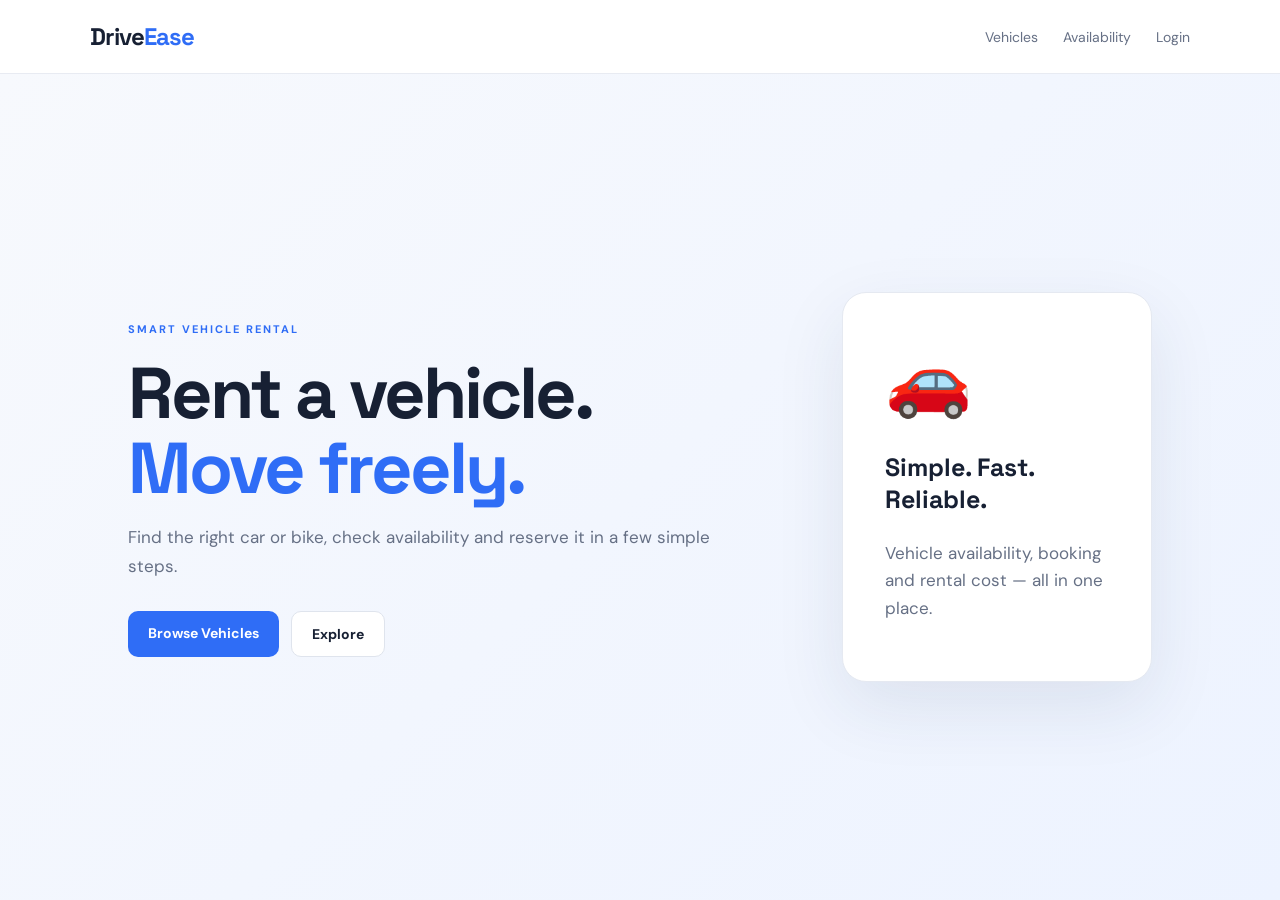
==== index.html @ 091d988b "Add files via upload" ====
<!DOCTYPE html>
<html lang="en">
<head>
<meta charset="UTF-8"><meta name="viewport" content="width=device-width,initial-scale=1.0">
<title>DriveEase | Vehicle Rental</title>
<link rel="stylesheet" href="css/style.css">
</head>
<body class="landing">
<nav class="nav"><a class="brand" href="home.html">Drive<span>Ease</span></a><div class="navlinks"><a href="vehicles.html">Vehicles</a><a href="availability.html">Availability</a><a href="login.html">Login</a></div></nav>
<main class="hero">
<div class="hero-copy"><span class="eyebrow">SMART VEHICLE RENTAL</span><h1>Rent a vehicle.<br><span>Move freely.</span></h1><p>Find the right car or bike, check availability and reserve it in a few simple steps.</p>
<div class="actions"><a class="btn primary" href="vehicles.html">Browse Vehicles</a><a class="btn ghost" href="home.html">Explore</a></div></div>
<div class="hero-card"><div class="hero-icon">🚗</div><h3>Simple. Fast. Reliable.</h3><p>Vehicle availability, booking and rental cost — all in one place.</p></div>
</main>
<script src="js/script.js"></script>
</body></html>
---- css/style.css ----
@import url('https://fonts.googleapis.com/css2?family=DM+Sans:wght@400;500;600;700&family=Space+Grotesk:wght@500;600;700&display=swap');
*{box-sizing:border-box}body{margin:0;font-family:'DM Sans',sans-serif;background:#f5f7fb;color:#172033}a{text-decoration:none;color:inherit}.nav{height:74px;padding:0 7%;display:flex;align-items:center;justify-content:space-between;background:#fff;border-bottom:1px solid #e8ebf2;position:sticky;top:0;z-index:5}.brand{font:700 24px 'Space Grotesk';letter-spacing:-1px}.brand span{color:#2f6df6}.navlinks{display:flex;gap:25px;align-items:center;font-size:14px;color:#667085}.navlinks a:hover,.navlinks .active{color:#172033}.hero{min-height:calc(100vh - 74px);padding:8% 10%;display:flex;align-items:center;justify-content:space-between;gap:60px;background:linear-gradient(135deg,#f7f9fd,#edf3ff)}.hero-copy{max-width:650px}.eyebrow{font-size:11px;letter-spacing:2px;font-weight:700;color:#2f6df6}.hero h1,.page-head h1{font:700 clamp(42px,6vw,72px) 'Space Grotesk';line-height:1.03;letter-spacing:-3px;margin:18px 0}.hero h1 span,.page-head h1 span{color:#2f6df6}.hero p,.page-head p{font-size:17px;line-height:1.7;color:#667085;max-width:590px}.actions{display:flex;gap:12px;margin-top:30px}.btn{border:0;border-radius:10px;padding:13px 20px;font-weight:700;cursor:pointer;display:inline-block;font-size:14px}.primary{background:#2f6df6;color:#fff}.ghost{background:#fff;color:#172033;border:1px solid #dfe4ed}.full{width:100%;margin-top:12px}.hero-card{background:#fff;border:1px solid #e5e9f1;border-radius:24px;padding:42px;width:310px;box-shadow:0 25px 70px #23355a18}.hero-icon{font-size:70px}.hero-card h3{font:700 25px 'Space Grotesk'}.hero-card p{color:#667085;line-height:1.6}.page-head{padding:70px 9% 35px;display:flex;align-items:end;justify-content:space-between;gap:30px}.page-head.compact h1{font-size:48px}.stats{margin:0 9% 45px;display:grid;grid-template-columns:repeat(4,1fr);background:#172033;color:#fff;border-radius:18px;overflow:hidden}.stats div{padding:26px;border-right:1px solid #ffffff1a}.stats div:last-child{border:0}.stats b{display:block;font:700 30px 'Space Grotesk'}.stats small{color:#aeb8ca}.feature-grid{display:grid;grid-template-columns:repeat(3,1fr);gap:18px;padding:0 9% 70px}.feature-grid article,.vehicle-card,.form-card{background:#fff;border:1px solid #e5e9f1;border-radius:18px;padding:26px}.feature-num{color:#2f6df6;font-weight:700}.toolbar{padding:0 9% 25px;display:flex;gap:12px}.toolbar input,.toolbar select{padding:13px 15px;border:1px solid #dce2ec;border-radius:10px;background:#fff}.toolbar input{min-width:260px}.vehicle-grid{padding:0 9% 70px;display:grid;grid-template-columns:repeat(3,1fr);gap:18px}.vehicle-card .vehicle-img{height:150px;border-radius:14px;background:linear-gradient(135deg,#e8efff,#dce5f8);display:grid;place-items:center;font-size:60px;margin-bottom:18px}.vehicle-card h3{margin:5px 0;font:700 22px 'Space Grotesk'}.vehicle-meta{color:#667085;font-size:13px}.rate{font-weight:700;font-size:19px;margin-top:16px}.form-wrap{min-height:calc(100vh - 74px);display:grid;place-items:center;padding:45px 20px}.form-card{width:min(560px,100%);box-shadow:0 20px 60px #23355a0d}.form-card h1{font:700 40px 'Space Grotesk';margin:12px 0}.form-card p{color:#667085}.form-card form{display:grid;gap:15px;margin-top:25px}label{font-size:13px;font-weight:700;display:grid;gap:7px}input,select{font:inherit}label input,label select{width:100%;padding:13px;border:1px solid #dce2ec;border-radius:9px;background:#fff}.price-box{margin-top:18px;padding:18px;background:#f3f6fc;border-radius:12px;display:flex;justify-content:space-between}.price-box strong{font-size:22px}.success{min-height:100vh;display:grid;place-items:center;align-content:center;text-align:center;padding:30px}.success-mark{width:76px;height:76px;border-radius:50%;background:#2f6df6;color:#fff;display:grid;place-items:center;font-size:42px;margin-bottom:25px}.success h1{font:700 48px 'Space Grotesk';margin:10px}.success p{color:#667085;margin-bottom:25px}.text-link{display:block;margin-top:16px;color:#2f6df6;font-weight:600}.dashboard-list{padding:0 9% 70px;display:grid;gap:14px}.booking-row{background:#fff;border:1px solid #e5e9f1;border-radius:15px;padding:20px;display:flex;justify-content:space-between;align-items:center}.status{padding:6px 10px;border-radius:30px;background:#e8f0ff;color:#2f6df6;font-size:12px;font-weight:700}.auth{min-height:100vh;display:grid;place-items:center;background:linear-gradient(135deg,#eef3ff,#f8f9fc);padding:20px}.auth-panel{background:#fff;border:1px solid #e5e9f1;border-radius:20px;padding:40px;width:min(420px,100%);box-shadow:0 25px 70px #23355a12}.auth-panel h1{font:700 38px 'Space Grotesk';margin:15px 0 8px}.auth-panel p{color:#667085}.auth-panel form{display:grid;gap:15px;margin-top:25px}.hint{font-size:12px!important}.details{padding:70px 9%;display:grid;grid-template-columns:1fr 1fr;gap:50px}.details-card{background:#fff;border:1px solid #e5e9f1;border-radius:20px;padding:35px}.details-img{background:#e8efff;border-radius:20px;min-height:350px;display:grid;place-items:center;font-size:120px}@media(max-width:800px){.navlinks{gap:10px;font-size:12px}.hero,.page-head,.details{display:block;padding:45px 6%}.hero-card{width:auto;margin-top:35px}.stats,.feature-grid,.vehicle-grid{grid-template-columns:1fr 1fr;margin-left:6%;margin-right:6%;padding-left:0;padding-right:0}.stats div{border-bottom:1px solid #ffffff1a}.details-img{min-height:250px}.page-head .btn{margin-top:20px}}@media(max-width:520px){.nav{padding:0 5%}.navlinks a:nth-child(n+3){display:none}.stats,.feature-grid,.vehicle-grid{grid-template-columns:1fr}.toolbar{padding:0 6% 20px}.toolbar input{min-width:0;width:100%}.toolbar select{width:130px}.hero h1{font-size:48px}.page-head h1{font-size:42px}}
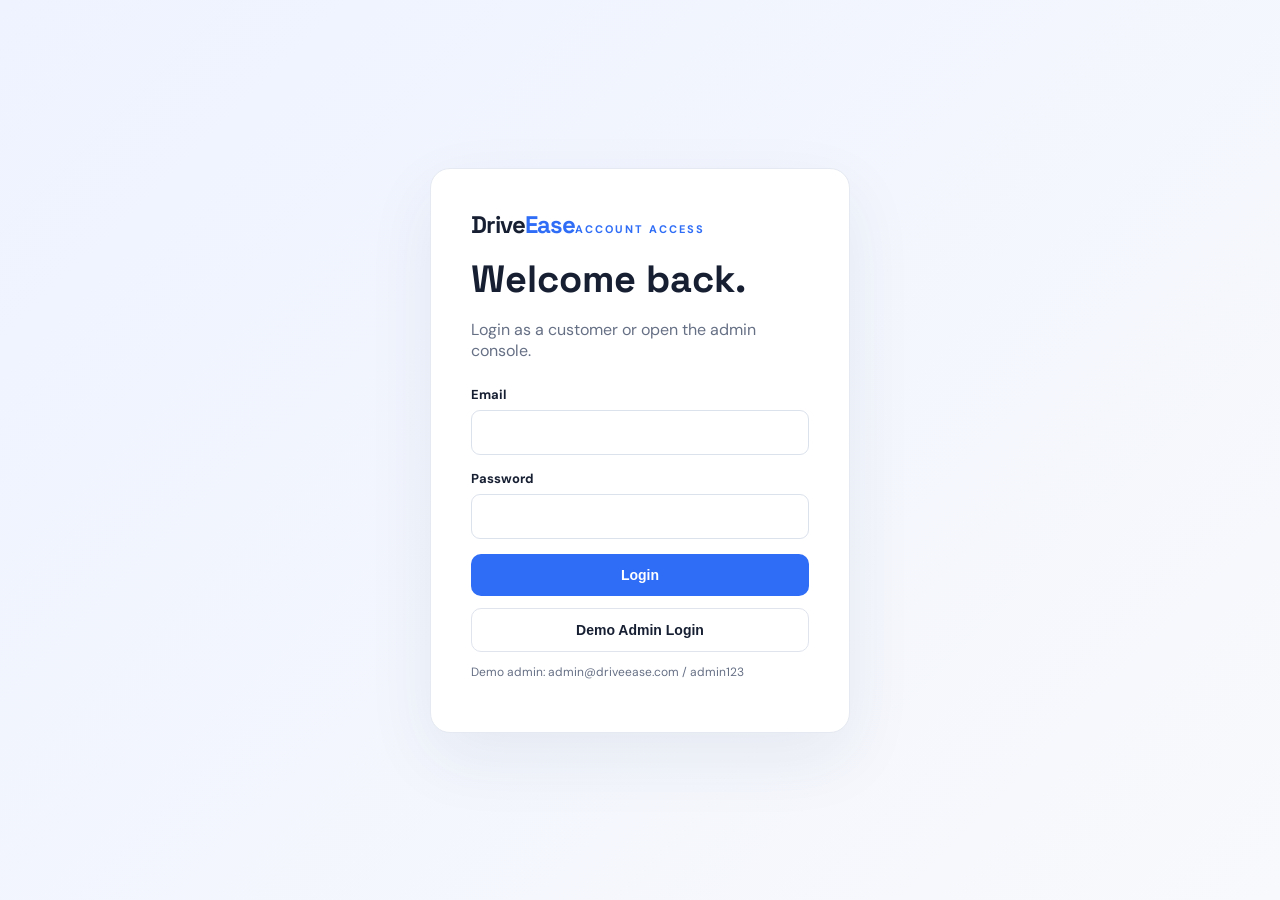
==== commit ce5a77e7: "Make login required before entering site" ====
--- a/index.html
+++ b/index.html
@@ -12,5 +12,10 @@
 <div class="actions"><a class="btn primary" href="vehicles.html">Browse Vehicles</a><a class="btn ghost" href="home.html">Explore</a></div></div>
 <div class="hero-card"><div class="hero-icon">🚗</div><h3>Simple. Fast. Reliable.</h3><p>Vehicle availability, booking and rental cost — all in one place.</p></div>
 </main>
-<script src="js/script.js"></script>
+<script>
+(function () {
+    const customer = localStorage.getItem('driveeaseCustomer');
+    location.replace(customer ? 'home.html' : 'login.html');
+})();
+</script>
 </body></html>
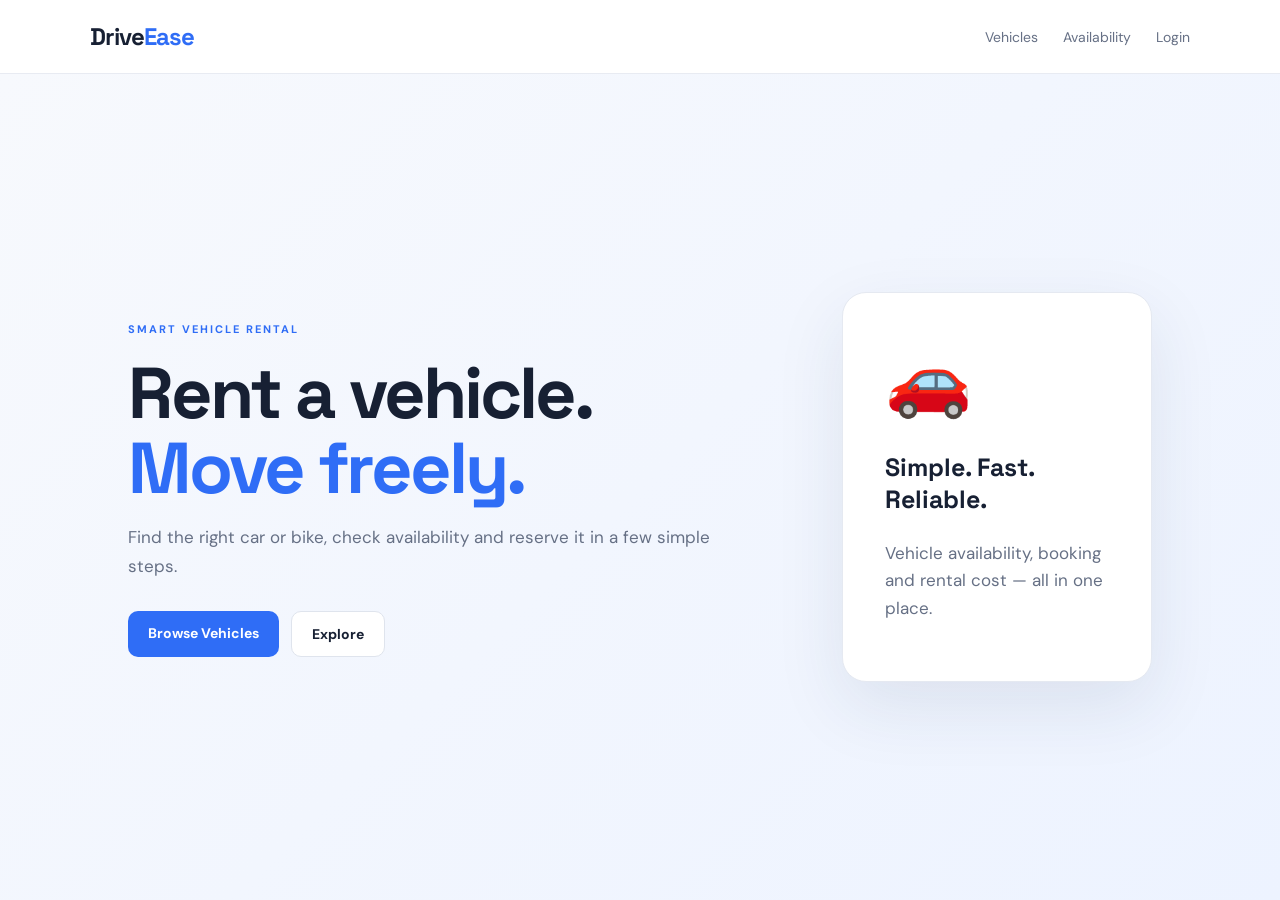
==== commit f127cd1f: "Open website directly without login redirect" ====
--- a/index.html
+++ b/index.html
@@ -12,10 +12,4 @@
 <div class="actions"><a class="btn primary" href="vehicles.html">Browse Vehicles</a><a class="btn ghost" href="home.html">Explore</a></div></div>
 <div class="hero-card"><div class="hero-icon">🚗</div><h3>Simple. Fast. Reliable.</h3><p>Vehicle availability, booking and rental cost — all in one place.</p></div>
 </main>
-<script>
-(function () {
-    const customer = localStorage.getItem('driveeaseCustomer');
-    location.replace(customer ? 'home.html' : 'login.html');
-})();
-</script>
 </body></html>
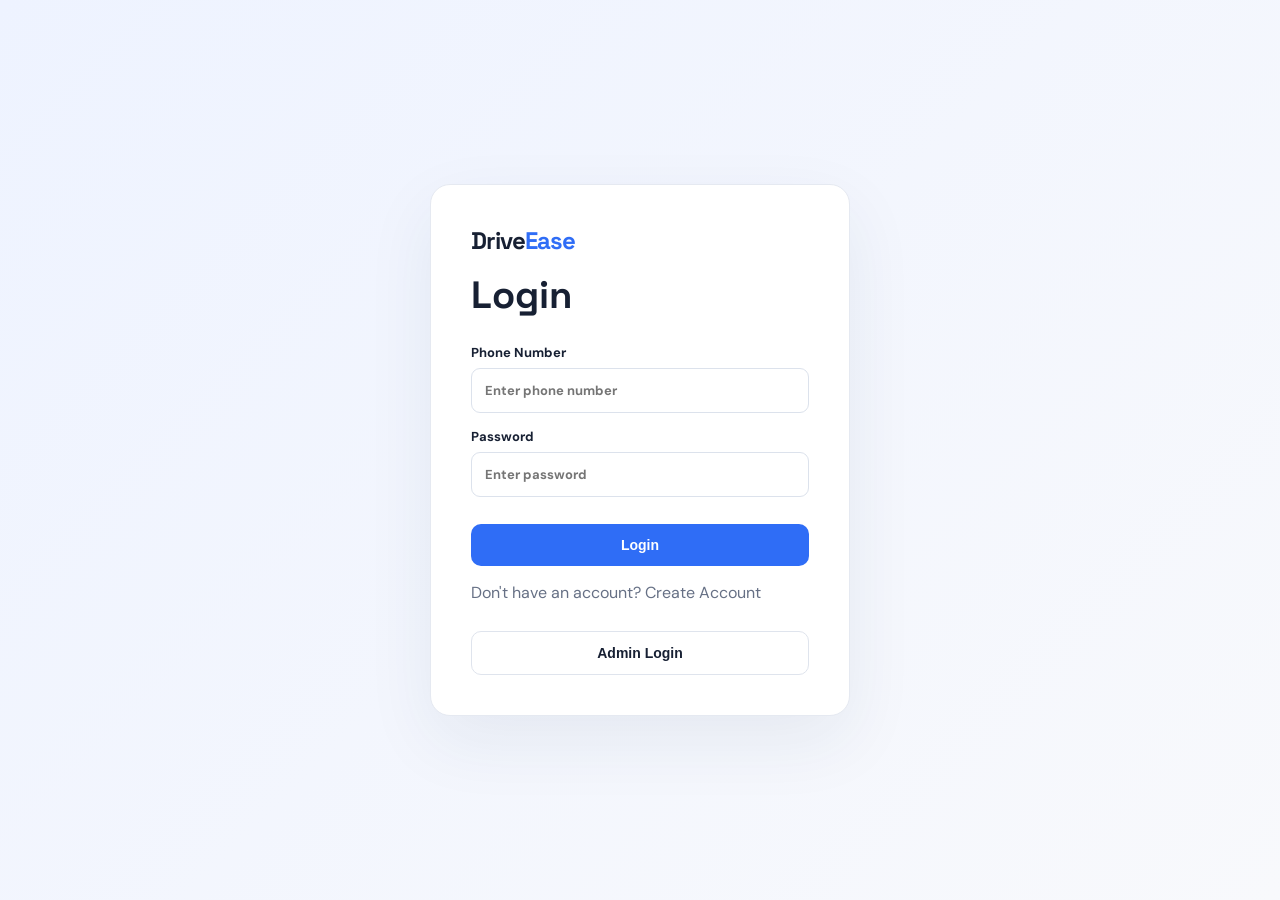
==== commit 09f0e8c0: "Restore original frontend design" ====
--- a/index.html
+++ b/index.html
@@ -12,4 +12,10 @@
 <div class="actions"><a class="btn primary" href="vehicles.html">Browse Vehicles</a><a class="btn ghost" href="home.html">Explore</a></div></div>
 <div class="hero-card"><div class="hero-icon">🚗</div><h3>Simple. Fast. Reliable.</h3><p>Vehicle availability, booking and rental cost — all in one place.</p></div>
 </main>
+<script>
+(function () {
+    const customer = localStorage.getItem('driveeaseCustomer');
+    location.replace(customer ? 'home.html' : 'login.html');
+})();
+</script>
 </body></html>
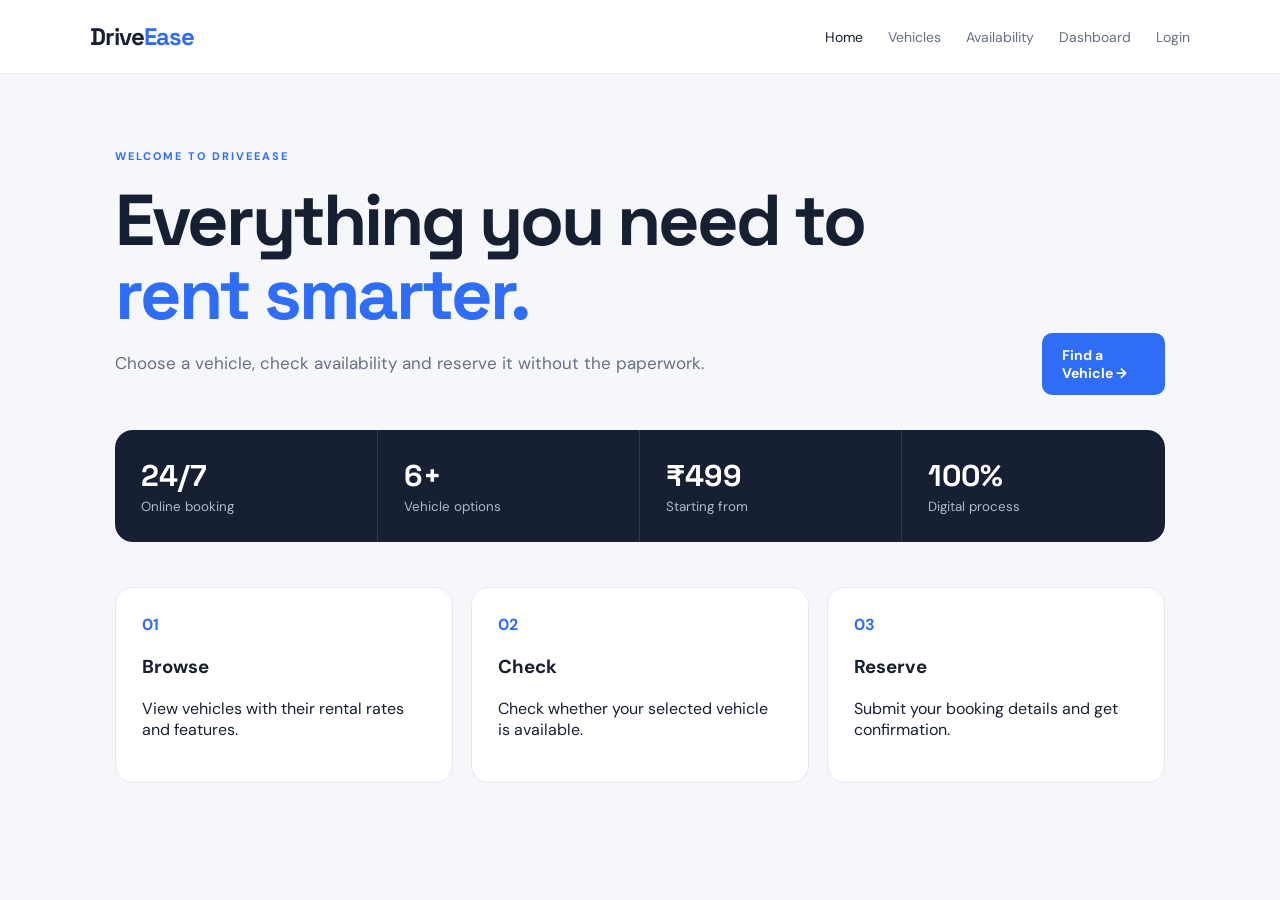
==== commit 9859279d: "Remove customer login page from main website flow" ====
--- a/index.html
+++ b/index.html
@@ -1,21 +1,37 @@
 <!DOCTYPE html>
 <html lang="en">
 <head>
-<meta charset="UTF-8"><meta name="viewport" content="width=device-width,initial-scale=1.0">
+<meta charset="UTF-8">
+<meta name="viewport" content="width=device-width,initial-scale=1.0">
 <title>DriveEase | Vehicle Rental</title>
 <link rel="stylesheet" href="css/style.css">
 </head>
 <body class="landing">
-<nav class="nav"><a class="brand" href="home.html">Drive<span>Ease</span></a><div class="navlinks"><a href="vehicles.html">Vehicles</a><a href="availability.html">Availability</a><a href="login.html">Login</a></div></nav>
+<nav class="nav">
+<a class="brand" href="home.html">Drive<span>Ease</span></a>
+<div class="navlinks">
+<a href="home.html">Home</a>
+<a href="vehicles.html">Vehicles</a>
+<a href="availability.html">Availability</a>
+<a href="dashboard.html">Dashboard</a>
+</div>
+</nav>
 <main class="hero">
-<div class="hero-copy"><span class="eyebrow">SMART VEHICLE RENTAL</span><h1>Rent a vehicle.<br><span>Move freely.</span></h1><p>Find the right car or bike, check availability and reserve it in a few simple steps.</p>
-<div class="actions"><a class="btn primary" href="vehicles.html">Browse Vehicles</a><a class="btn ghost" href="home.html">Explore</a></div></div>
-<div class="hero-card"><div class="hero-icon">🚗</div><h3>Simple. Fast. Reliable.</h3><p>Vehicle availability, booking and rental cost — all in one place.</p></div>
+<div class="hero-copy">
+<span class="eyebrow">SMART VEHICLE RENTAL</span>
+<h1>Rent a vehicle.<br><span>Move freely.</span></h1>
+<p>Find the right car or bike, check availability and reserve it in a few simple steps.</p>
+<div class="actions">
+<a class="btn primary" href="vehicles.html">Browse Vehicles</a>
+<a class="btn ghost" href="home.html">Explore</a>
+</div>
+</div>
+<div class="hero-card">
+<div class="hero-icon">🚗</div>
+<h3>Simple. Fast. Reliable.</h3>
+<p>Vehicle availability, booking and rental cost — all in one place.</p>
+</div>
 </main>
-<script>
-(function () {
-    const customer = localStorage.getItem('driveeaseCustomer');
-    location.replace(customer ? 'home.html' : 'login.html');
-})();
-</script>
-</body></html>+<script>location.replace('home.html');</script>
+</body>
+</html>
